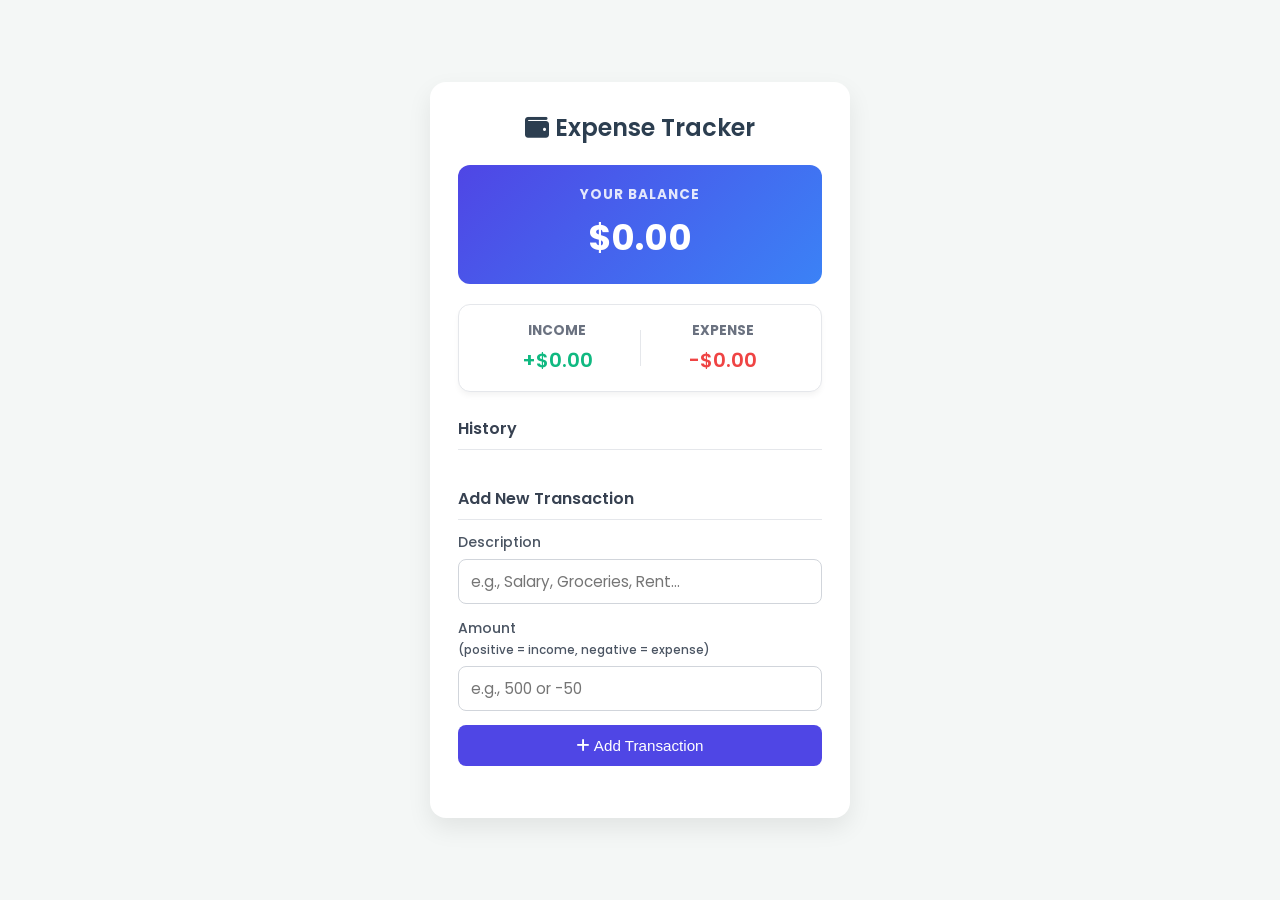
==== index.html @ 5ceea72c "Initial commit: UserHub dashboard" ====
<!DOCTYPE html>
<html lang="en">

<head>
    <meta charset="UTF-8">
    <meta name="viewport" content="width=device-width, initial-scale=1.0">
    <title>Expense Tracker</title>
    <!-- FontAwesome Icons -->
    <link rel="stylesheet" href="https://cdnjs.cloudflare.com/ajax/libs/font-awesome/6.4.0/css/all.min.css">
    <link rel="stylesheet" href="style.css">
</head>

<body>

    <div class="tracker-container">
        <!-- App Header -->
        <header class="app-header">
            <h2><i class="fa-solid fa-wallet"></i> Expense Tracker</h2>
        </header>

        <!-- Balance Card -->
        <div class="balance-card">
            <h4>Your Balance</h4>
            <h1 id="balance">$0.00</h1>
        </div>

        <!-- Income & Expense Summary Box -->
        <div class="inc-exp-container">
            <div class="summary-box income-box">
                <h4>Income</h4>
                <p id="money-plus" class="money plus">+$0.00</p>
            </div>
            <div class="divider"></div>
            <div class="summary-box expense-box">
                <h4>Expense</h4>
                <p id="money-minus" class="money minus">-$0.00</p>
            </div>
        </div>

        <!-- History / Transactions List -->
        <div class="section-container">
            <h3>History</h3>
            <ul id="list" class="list">
                <!-- Transactions will be dynamically added here -->
            </ul>
        </div>

        <!-- Add Transaction Form -->
        <div class="section-container">
            <h3>Add New Transaction</h3>
            <form id="form">
                <div class="form-control">
                    <label for="text">Description</label>
                    <input type="text" id="text" placeholder="e.g., Salary, Groceries, Rent..." required />
                </div>

                <div class="form-control">
                    <label for="amount">
                        Amount <br />
                        <small>(positive = income, negative = expense)</small>
                    </label>
                    <input type="number" id="amount" step="any" placeholder="e.g., 500 or -50" required />
                </div>

                <button type="submit" class="btn" id="add-btn">
                    <i class="fa-solid fa-plus"></i> Add Transaction
                </button>
            </form>
        </div>
    </div>

    <script src="script.js"></script>
</body>

</html>
---- style.css ----
/* Google Fonts */
@import url('https://fonts.googleapis.com/css2?family=Poppins:wght@300;400;500;600;700&display=swap');

* {
    box-sizing: border-box;
    margin: 0;
    padding: 0;
}

body {
    background-color: #f4f7f6;
    font-family: 'Poppins', sans-serif;
    display: flex;
    justify-content: center;
    align-items: center;
    min-height: 100vh;
    padding: 20px;
    color: #333;
}

.tracker-container {
    background-color: #ffffff;
    border-radius: 16px;
    box-shadow: 0 10px 25px rgba(0, 0, 0, 0.08);
    width: 100%;
    max-width: 420px;
    padding: 28px;
}

.app-header h2 {
    text-align: center;
    font-size: 1.5rem;
    font-weight: 600;
    color: #2c3e50;
    margin-bottom: 20px;
}

/* Balance Card */
.balance-card {
    background: linear-gradient(135deg, #4f46e5, #3b82f6);
    color: white;
    padding: 20px;
    border-radius: 12px;
    text-align: center;
    margin-bottom: 20px;
}

.balance-card h4 {
    font-size: 0.85rem;
    text-transform: uppercase;
    letter-spacing: 1px;
    opacity: 0.85;
}

.balance-card h1 {
    font-size: 2.2rem;
    margin-top: 6px;
    font-weight: 700;
}

/* Income / Expense Summary Box */
.inc-exp-container {
    background-color: #fff;
    border: 1px solid #e5e7eb;
    box-shadow: 0 4px 6px -1px rgba(0, 0, 0, 0.05);
    padding: 16px;
    display: flex;
    justify-content: space-around;
    align-items: center;
    border-radius: 12px;
    margin-bottom: 24px;
}

.summary-box {
    text-align: center;
    flex: 1;
}

.summary-box h4 {
    font-size: 0.85rem;
    color: #6b7280;
    text-transform: uppercase;
}

.money {
    font-size: 1.25rem;
    font-weight: 600;
    margin-top: 4px;
}

.money.plus {
    color: #10b981;
}

.money.minus {
    color: #ef4444;
}

.divider {
    width: 1px;
    height: 36px;
    background-color: #e5e7eb;
}

/* Section Container */
.section-container {
    margin-bottom: 24px;
}

.section-container h3 {
    font-size: 1rem;
    font-weight: 600;
    border-bottom: 1px solid #e5e7eb;
    padding-bottom: 8px;
    margin-bottom: 12px;
    color: #374151;
}

/* Transaction List */
.list {
    list-style-type: none;
    max-height: 200px;
    overflow-y: auto;
}

.list li {
    background-color: #f9fafb;
    border: 1px solid #e5e7eb;
    color: #374151;
    display: flex;
    justify-content: space-between;
    align-items: center;
    position: relative;
    padding: 10px 14px;
    margin-bottom: 10px;
    border-radius: 8px;
    transition: transform 0.2s;
}

.list li.plus {
    border-right: 5px solid #10b981;
}

.list li.minus {
    border-right: 5px solid #ef4444;
}

.delete-btn {
    cursor: pointer;
    background-color: #ef4444;
    color: #fff;
    border: 0;
    font-size: 12px;
    padding: 4px 8px;
    border-radius: 4px;
    opacity: 0;
    transition: opacity 0.2s ease;
}

.list li:hover .delete-btn {
    opacity: 1;
}

/* Form Styling */
.form-control {
    margin-bottom: 14px;
}

.form-control label {
    display: block;
    margin-bottom: 6px;
    font-size: 0.875rem;
    font-weight: 500;
    color: #4b5563;
}

.form-control input {
    border: 1px solid #d1d5db;
    border-radius: 8px;
    display: block;
    font-family: inherit;
    font-size: 0.95rem;
    padding: 10px 12px;
    width: 100%;
    outline: none;
    transition: border-color 0.2s;
}

.form-control input:focus {
    border-color: #4f46e5;
}

.btn {
    cursor: pointer;
    background-color: #4f46e5;
    color: #fff;
    border: 0;
    display: block;
    font-size: 0.95rem;
    font-weight: 500;
    padding: 12px;
    width: 100%;
    border-radius: 8px;
    transition: background-color 0.2s;
}

.btn:hover {
    background-color: #4338ca;
}
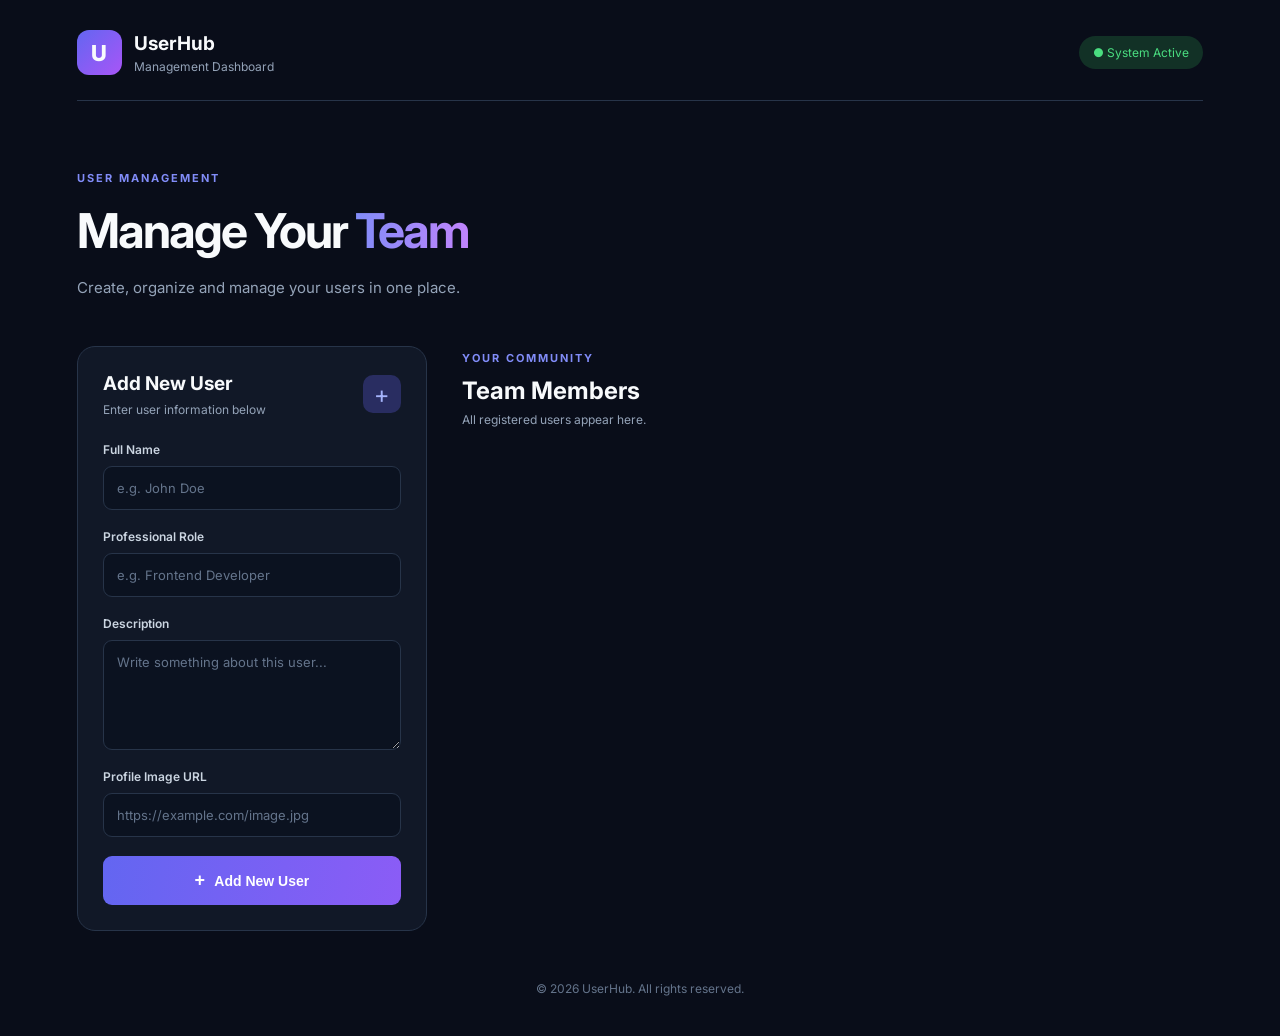
==== commit 3e48366b: "Update UserHub dashboard" ====
--- a/index.html
+++ b/index.html
@@ -4,70 +4,97 @@
 <head>
     <meta charset="UTF-8">
     <meta name="viewport" content="width=device-width, initial-scale=1.0">
-    <title>Expense Tracker</title>
-    <!-- FontAwesome Icons -->
-    <link rel="stylesheet" href="https://cdnjs.cloudflare.com/ajax/libs/font-awesome/6.4.0/css/all.min.css">
+    <title>User Management Dashboard</title>
     <link rel="stylesheet" href="style.css">
 </head>
 
 <body>
 
-    <div class="tracker-container">
-        <!-- App Header -->
-        <header class="app-header">
-            <h2><i class="fa-solid fa-wallet"></i> Expense Tracker</h2>
+    <main class="container">
+
+        <header class="header">
+            <div class="logo">
+                <div class="logo-icon">U</div>
+                <div>
+                    <h2>UserHub</h2>
+                    <p>Management Dashboard</p>
+                </div>
+            </div>
+
+            <span class="status">● System Active</span>
         </header>
 
-        <!-- Balance Card -->
-        <div class="balance-card">
-            <h4>Your Balance</h4>
-            <h1 id="balance">$0.00</h1>
-        </div>
+        <section class="hero">
+            <div>
+                <span class="tag">USER MANAGEMENT</span>
+                <h1>Manage Your <span>Team</span></h1>
+                <p>Create, organize and manage your users in one place.</p>
+            </div>
+        </section>
 
-        <!-- Income & Expense Summary Box -->
-        <div class="inc-exp-container">
-            <div class="summary-box income-box">
-                <h4>Income</h4>
-                <p id="money-plus" class="money plus">+$0.00</p>
-            </div>
-            <div class="divider"></div>
-            <div class="summary-box expense-box">
-                <h4>Expense</h4>
-                <p id="money-minus" class="money minus">-$0.00</p>
-            </div>
-        </div>
+        <section class="content">
 
-        <!-- History / Transactions List -->
-        <div class="section-container">
-            <h3>History</h3>
-            <ul id="list" class="list">
-                <!-- Transactions will be dynamically added here -->
-            </ul>
-        </div>
+            <div class="form-section">
 
-        <!-- Add Transaction Form -->
-        <div class="section-container">
-            <h3>Add New Transaction</h3>
-            <form id="form">
-                <div class="form-control">
-                    <label for="text">Description</label>
-                    <input type="text" id="text" placeholder="e.g., Salary, Groceries, Rent..." required />
+                <div class="section-heading">
+                    <div>
+                        <h2>Add New User</h2>
+                        <p>Enter user information below</p>
+                    </div>
+                    <span class="form-icon">+</span>
                 </div>
 
-                <div class="form-control">
-                    <label for="amount">
-                        Amount <br />
-                        <small>(positive = income, negative = expense)</small>
-                    </label>
-                    <input type="number" id="amount" step="any" placeholder="e.g., 500 or -50" required />
+                <form id="userForm">
+
+                    <div class="input-group">
+                        <label for="name">Full Name</label>
+                        <input type="text" id="name" placeholder="e.g. John Doe" required>
+                    </div>
+
+                    <div class="input-group">
+                        <label for="role">Professional Role</label>
+                        <input type="text" id="role" placeholder="e.g. Frontend Developer" required>
+                    </div>
+
+                    <div class="input-group">
+                        <label for="desc">Description</label>
+                        <textarea id="desc" placeholder="Write something about this user..." required></textarea>
+                    </div>
+
+                    <div class="input-group">
+                        <label for="img">Profile Image URL</label>
+                        <input type="url" id="img" placeholder="https://example.com/image.jpg" required>
+                    </div>
+
+                    <button type="submit" class="submit-btn">
+                        <span>+</span> Add New User
+                    </button>
+
+                </form>
+            </div>
+
+            <div class="users-section">
+
+                <div class="users-heading">
+                    <div>
+                        <span class="tag">YOUR COMMUNITY</span>
+                        <h2>Team Members</h2>
+                        <p>All registered users appear here.</p>
+                    </div>
                 </div>
 
-                <button type="submit" class="btn" id="add-btn">
-                    <i class="fa-solid fa-plus"></i> Add Transaction
-                </button>
-            </form>
-        </div>
-    </div>
+                <div class="user-container" id="userContainer">
+                </div>
+
+            </div>
+
+        </section>
+
+        <footer>
+            <p>© 2026 UserHub. All rights reserved.</p>
+        </footer>
+
+    </main>
 
     <script src="script.js"></script>
 </body>
--- a/style.css
+++ b/style.css
@@ -1,209 +1,373 @@
-/* Google Fonts */
-@import url('https://fonts.googleapis.com/css2?family=Poppins:wght@300;400;500;600;700&display=swap');
+@import url('https://fonts.googleapis.com/css2?family=Inter:wght@400;500;600;700;800&display=swap');
 
 * {
-    box-sizing: border-box;
     margin: 0;
     padding: 0;
+    box-sizing: border-box;
+}
+
+:root {
+    --bg: #090d19;
+    --surface: #111827;
+    --card: #151e30;
+    --border: #273449;
+    --primary: #818cf8;
+    --text: #f8fafc;
+    --muted: #94a3b8;
 }
 
 body {
-    background-color: #f4f7f6;
-    font-family: 'Poppins', sans-serif;
-    display: flex;
-    justify-content: center;
-    align-items: center;
+    font-family: 'Inter', sans-serif;
+    background: var(--bg);
+    color: var(--text);
     min-height: 100vh;
-    padding: 20px;
-    color: #333;
-}
-
-.tracker-container {
-    background-color: #ffffff;
-    border-radius: 16px;
-    box-shadow: 0 10px 25px rgba(0, 0, 0, 0.08);
-    width: 100%;
-    max-width: 420px;
-    padding: 28px;
-}
-
-.app-header h2 {
-    text-align: center;
-    font-size: 1.5rem;
-    font-weight: 600;
-    color: #2c3e50;
-    margin-bottom: 20px;
-}
-
-/* Balance Card */
-.balance-card {
-    background: linear-gradient(135deg, #4f46e5, #3b82f6);
-    color: white;
-    padding: 20px;
-    border-radius: 12px;
-    text-align: center;
-    margin-bottom: 20px;
-}
-
-.balance-card h4 {
-    font-size: 0.85rem;
-    text-transform: uppercase;
-    letter-spacing: 1px;
-    opacity: 0.85;
-}
-
-.balance-card h1 {
-    font-size: 2.2rem;
-    margin-top: 6px;
-    font-weight: 700;
-}
-
-/* Income / Expense Summary Box */
-.inc-exp-container {
-    background-color: #fff;
-    border: 1px solid #e5e7eb;
-    box-shadow: 0 4px 6px -1px rgba(0, 0, 0, 0.05);
-    padding: 16px;
-    display: flex;
-    justify-content: space-around;
-    align-items: center;
-    border-radius: 12px;
-    margin-bottom: 24px;
-}
-
-.summary-box {
-    text-align: center;
-    flex: 1;
-}
-
-.summary-box h4 {
-    font-size: 0.85rem;
-    color: #6b7280;
-    text-transform: uppercase;
-}
-
-.money {
-    font-size: 1.25rem;
-    font-weight: 600;
-    margin-top: 4px;
-}
-
-.money.plus {
-    color: #10b981;
-}
-
-.money.minus {
-    color: #ef4444;
-}
-
-.divider {
-    width: 1px;
-    height: 36px;
-    background-color: #e5e7eb;
-}
-
-/* Section Container */
-.section-container {
-    margin-bottom: 24px;
-}
-
-.section-container h3 {
-    font-size: 1rem;
-    font-weight: 600;
-    border-bottom: 1px solid #e5e7eb;
-    padding-bottom: 8px;
-    margin-bottom: 12px;
-    color: #374151;
-}
-
-/* Transaction List */
-.list {
-    list-style-type: none;
-    max-height: 200px;
-    overflow-y: auto;
-}
-
-.list li {
-    background-color: #f9fafb;
-    border: 1px solid #e5e7eb;
-    color: #374151;
+    padding: 30px 6%;
+}
+
+.container {
+    max-width: 1250px;
+    margin: auto;
+}
+
+/* Header */
+
+.header {
     display: flex;
     justify-content: space-between;
     align-items: center;
-    position: relative;
-    padding: 10px 14px;
-    margin-bottom: 10px;
+    padding-bottom: 25px;
+    border-bottom: 1px solid var(--border);
+}
+
+.logo {
+    display: flex;
+    align-items: center;
+    gap: 12px;
+}
+
+.logo-icon {
+    width: 45px;
+    height: 45px;
+    display: grid;
+    place-items: center;
+    border-radius: 12px;
+    background: linear-gradient(135deg, #6366f1, #a855f7);
+    font-size: 22px;
+    font-weight: 800;
+}
+
+.logo h2 {
+    font-size: 19px;
+}
+
+.logo p {
+    font-size: 12px;
+    color: var(--muted);
+    margin-top: 4px;
+}
+
+.status {
+    font-size: 12px;
+    color: #4ade80;
+    background: #123126;
+    padding: 9px 14px;
+    border-radius: 30px;
+}
+
+/* Hero */
+
+.hero {
+    padding: 65px 0 45px;
+}
+
+.tag {
+    color: var(--primary);
+    font-size: 11px;
+    font-weight: 700;
+    letter-spacing: 2px;
+}
+
+.hero h1 {
+    font-size: clamp(32px, 5vw, 48px);
+    margin: 15px 0;
+    letter-spacing: -2px;
+}
+
+.hero h1 span {
+    background: linear-gradient(90deg, #818cf8, #c084fc);
+    background-clip: text;
+    -webkit-background-clip: text;
+    color: transparent;
+}
+
+.hero p {
+    color: var(--muted);
+    font-size: 15px;
+    line-height: 1.7;
+}
+
+/* Content */
+
+.content {
+    display: grid;
+    grid-template-columns: 350px 1fr;
+    gap: 35px;
+    align-items: start;
+}
+
+/* Form */
+
+.form-section {
+    background: var(--surface);
+    border: 1px solid var(--border);
+    border-radius: 18px;
+    padding: 25px;
+}
+
+.section-heading {
+    display: flex;
+    justify-content: space-between;
+    align-items: center;
+    margin-bottom: 25px;
+}
+
+.section-heading h2 {
+    font-size: 19px;
+    margin-bottom: 7px;
+}
+
+.section-heading p,
+.users-heading p {
+    font-size: 12px;
+    color: var(--muted);
+}
+
+.form-icon {
+    width: 38px;
+    height: 38px;
+    display: grid;
+    place-items: center;
+    border-radius: 10px;
+    background: #292d61;
+    color: #a5b4fc;
+    font-size: 24px;
+}
+
+form {
+    display: flex;
+    flex-direction: column;
+    gap: 19px;
+}
+
+.input-group {
+    display: flex;
+    flex-direction: column;
+    gap: 9px;
+}
+
+label {
+    font-size: 12px;
+    color: #cbd5e1;
+    font-weight: 600;
+}
+
+input,
+textarea {
+    width: 100%;
+    background: #0b1220;
+    border: 1px solid var(--border);
+    outline: none;
+    border-radius: 9px;
+    padding: 13px;
+    color: white;
+    font-family: inherit;
+    font-size: 13px;
+    transition: .3s;
+}
+
+input:focus,
+textarea:focus {
+    border-color: var(--primary);
+    box-shadow: 0 0 0 3px #818cf822;
+}
+
+input::placeholder,
+textarea::placeholder {
+    color: #64748b;
+}
+
+textarea {
+    min-height: 110px;
+    resize: vertical;
+}
+
+.submit-btn {
+    background: linear-gradient(100deg, #6366f1, #8b5cf6);
+    color: white;
+    padding: 14px;
+    border: none;
+    border-radius: 9px;
+    font-size: 14px;
+    font-weight: 700;
+    cursor: pointer;
+    transition: .3s;
+}
+
+.submit-btn span {
+    font-size: 18px;
+    margin-right: 6px;
+}
+
+.submit-btn:hover {
+    transform: translateY(-2px);
+    box-shadow: 0 8px 25px #6366f144;
+}
+
+/* Users */
+
+.users-section {
+    min-width: 0;
+}
+
+.users-heading {
+    margin-bottom: 25px;
+}
+
+.users-heading h2 {
+    font-size: 24px;
+    margin: 10px 0 7px;
+}
+
+.user-container {
+    display: grid;
+    grid-template-columns: repeat(auto-fit, minmax(220px, 1fr));
+    gap: 20px;
+}
+
+/* User Cards */
+
+.user-card {
+    background: var(--card);
+    border: 1px solid var(--border);
+    border-radius: 16px;
+    padding: 25px 20px;
+    text-align: center;
+    transition: .3s;
+    animation: fadeIn .4s ease;
+}
+
+.user-card:hover {
+    transform: translateY(-6px);
+    border-color: #818cf8;
+    box-shadow: 0 12px 30px #00000033;
+}
+
+.user-card img {
+    width: 95px;
+    height: 95px;
+    border-radius: 50%;
+    object-fit: cover;
+    border: 3px solid #6366f1;
+    padding: 3px;
+    margin-bottom: 15px;
+}
+
+.user-card h2 {
+    font-size: 17px;
+    margin-bottom: 8px;
+}
+
+.user-card h4 {
+    color: #a5b4fc;
+    font-size: 12px;
+    margin-bottom: 12px;
+}
+
+.user-card p {
+    color: var(--muted);
+    font-size: 12px;
+    line-height: 1.7;
+    overflow-wrap: anywhere;
+}
+
+/* Footer */
+
+footer {
+    text-align: center;
+    padding: 50px 0 10px;
+    color: #64748b;
+    font-size: 12px;
+}
+
+/* Animation */
+
+@keyframes fadeIn {
+    from {
+        opacity: 0;
+        transform: translateY(12px);
+    }
+
+    to {
+        opacity: 1;
+        transform: translateY(0);
+    }
+}
+
+/* Responsive */
+
+@media (max-width: 850px) {
+    .content {
+        grid-template-columns: 1fr;
+    }
+
+    .form-section {
+        max-width: 550px;
+        width: 100%;
+    }
+}
+
+@media (max-width: 500px) {
+    body {
+        padding: 20px 15px;
+    }
+
+    .hero {
+        padding: 45px 0 30px;
+    }
+
+    .status {
+        font-size: 10px;
+    }
+
+    .user-container {
+        grid-template-columns: 1fr;
+    }
+}
+
+/* Delete Button */
+
+.user-card button {
+    margin-top: 18px;
+    width: 100%;
+    padding: 11px 15px;
+    background: rgba(239, 68, 68, 0.12);
+    color: #f87171;
+    border: 1px solid rgba(239, 68, 68, 0.3);
     border-radius: 8px;
-    transition: transform 0.2s;
-}
-
-.list li.plus {
-    border-right: 5px solid #10b981;
-}
-
-.list li.minus {
-    border-right: 5px solid #ef4444;
-}
-
-.delete-btn {
+    font-size: 13px;
+    font-weight: 600;
     cursor: pointer;
-    background-color: #ef4444;
-    color: #fff;
-    border: 0;
-    font-size: 12px;
-    padding: 4px 8px;
-    border-radius: 4px;
-    opacity: 0;
-    transition: opacity 0.2s ease;
-}
-
-.list li:hover .delete-btn {
-    opacity: 1;
-}
-
-/* Form Styling */
-.form-control {
-    margin-bottom: 14px;
-}
-
-.form-control label {
-    display: block;
-    margin-bottom: 6px;
-    font-size: 0.875rem;
-    font-weight: 500;
-    color: #4b5563;
-}
-
-.form-control input {
-    border: 1px solid #d1d5db;
-    border-radius: 8px;
-    display: block;
-    font-family: inherit;
-    font-size: 0.95rem;
-    padding: 10px 12px;
-    width: 100%;
-    outline: none;
-    transition: border-color 0.2s;
-}
-
-.form-control input:focus {
-    border-color: #4f46e5;
-}
-
-.btn {
-    cursor: pointer;
-    background-color: #4f46e5;
-    color: #fff;
-    border: 0;
-    display: block;
-    font-size: 0.95rem;
-    font-weight: 500;
-    padding: 12px;
-    width: 100%;
-    border-radius: 8px;
-    transition: background-color 0.2s;
-}
-
-.btn:hover {
-    background-color: #4338ca;
+    transition: all 0.3s ease;
+}
+
+.user-card button:hover {
+    background: #ef4444;
+    color: white;
+    border-color: #ef4444;
+    transform: translateY(-2px);
+    box-shadow: 0 5px 15px rgba(239, 68, 68, 0.2);
+}
+
+.user-card button:active {
+    transform: scale(0.97);
 }
